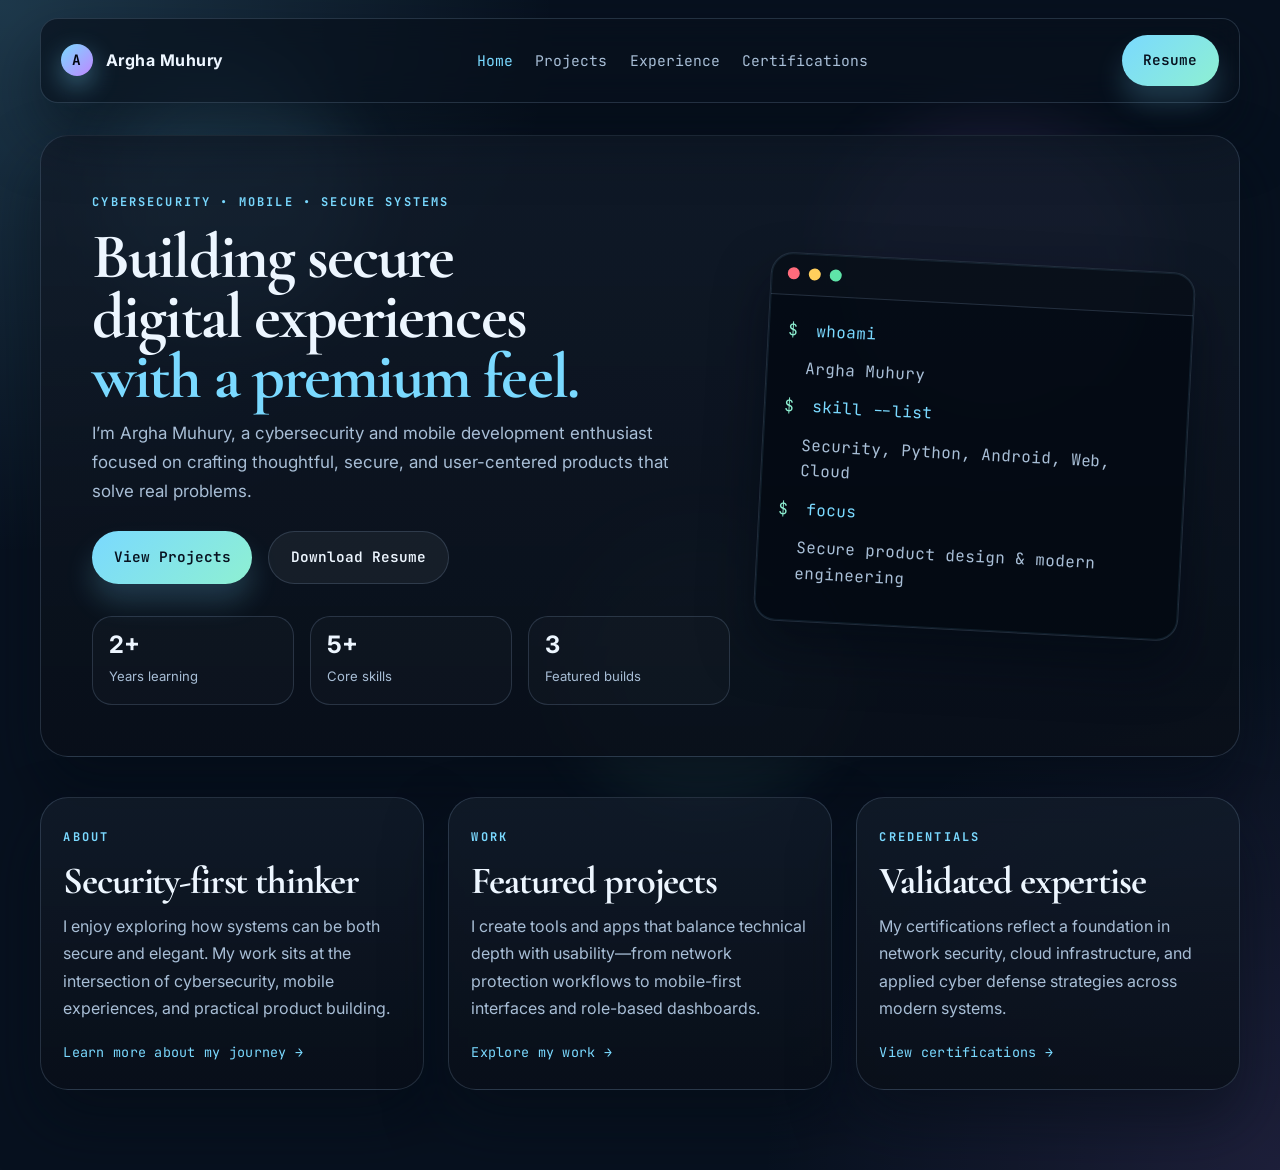
==== index.html @ cc40bc88 "Initial commit: Portfolio website" ====
<!DOCTYPE html>
<html lang="en">
<head>
    <meta charset="UTF-8">
    <meta name="viewport" content="width=device-width, initial-scale=1.0">
    <title>Argha Muhury | Portfolio</title>
    <meta name="description" content="Portfolio of Argha Muhury, focused on cybersecurity, mobile technology, and secure product design.">
    <link rel="stylesheet" href="style.css">
</head>
<body>
    <div class="page-bg" aria-hidden="true">
        <span class="orb orb-one"></span>
        <span class="orb orb-two"></span>
        <span class="orb orb-three"></span>
    </div>

    <nav class="topbar">
        <a class="brand" href="index.html"><span class="brand-mark">A</span> Argha Muhury</a>
        <div class="nav-links">
            <a href="index.html" class="nav-link">Home</a>
            <a href="projects.html" class="nav-link">Projects</a>
            <a href="experience.html" class="nav-link">Experience</a>
            <a href="certifications.html" class="nav-link">Certifications</a>
        </div>
        <a class="nav-cta" href="Resume (1).pdf" target="_blank" rel="noreferrer">Resume</a>
    </nav>

    <main class="page-shell">
        <section class="hero panel">
            <div class="hero-copy">
                <p class="eyebrow">Cybersecurity • Mobile • Secure Systems</p>
                <h1>Building secure digital experiences <span>with a premium feel.</span></h1>
                <p class="lead">I’m Argha Muhury, a cybersecurity and mobile development enthusiast focused on crafting thoughtful, secure, and user-centered products that solve real problems.</p>

                <div class="hero-actions">
                    <a href="projects.html" class="btn btn-primary">View Projects</a>
                    <a href="Resume (1).pdf" target="_blank" rel="noreferrer" class="btn btn-secondary">Download Resume</a>
                </div>

                <div class="hero-metrics">
                    <div>
                        <strong>2+</strong>
                        <span>Years learning</span>
                    </div>
                    <div>
                        <strong>5+</strong>
                        <span>Core skills</span>
                    </div>
                    <div>
                        <strong>3</strong>
                        <span>Featured builds</span>
                    </div>
                </div>
            </div>

            <div class="hero-visual">
                <div class="terminal-window">
                    <div class="window-bar">
                        <span class="dot red"></span>
                        <span class="dot yellow"></span>
                        <span class="dot green"></span>
                    </div>
                    <div class="window-body">
                        <div class="prompt-line"><span class="prompt-symbol">$</span> whoami</div>
                        <div class="prompt-output">Argha Muhury</div>
                        <div class="prompt-line"><span class="prompt-symbol">$</span> skill --list</div>
                        <div class="prompt-output">Security, Python, Android, Web, Cloud</div>
                        <div class="prompt-line"><span class="prompt-symbol">$</span> focus</div>
                        <div class="prompt-output">Secure product design & modern engineering</div>
                    </div>
                </div>
            </div>
        </section>

        <section class="info-grid">
            <article class="info-card panel">
                <p class="mini-label">About</p>
                <h2>Security-first thinker</h2>
                <p>I enjoy exploring how systems can be both secure and elegant. My work sits at the intersection of cybersecurity, mobile experiences, and practical product building.</p>
                <a href="experience.html" class="text-link">Learn more about my journey →</a>
            </article>

            <article class="info-card panel">
                <p class="mini-label">Work</p>
                <h2>Featured projects</h2>
                <p>I create tools and apps that balance technical depth with usability—from network protection workflows to mobile-first interfaces and role-based dashboards.</p>
                <a href="projects.html" class="text-link">Explore my work →</a>
            </article>

            <article class="info-card panel">
                <p class="mini-label">Credentials</p>
                <h2>Validated expertise</h2>
                <p>My certifications reflect a foundation in network security, cloud infrastructure, and applied cyber defense strategies across modern systems.</p>
                <a href="certifications.html" class="text-link">View certifications →</a>
            </article>
        </section>


    </main>

    <script src="script.js"></script>
</body>
</html>
---- style.css ----
@import url('https://fonts.googleapis.com/css2?family=Cormorant+Garamond:wght@500;600;700&family=Inter:wght@400;500;600;700;800&family=JetBrains+Mono:wght@400;500;700&display=swap');

:root {
    --bg: #07111f;
    --bg-strong: #020812;
    --panel: rgba(12, 23, 38, 0.72);
    --panel-strong: rgba(15, 29, 44, 0.9);
    --text: #edf6ff;
    --muted: #a8bed6;
    --primary: #7ad9ff;
    --primary-strong: #51d7ff;
    --secondary: #8ef0d2;
    --accent: #bf87ff;
    --border: rgba(149, 178, 214, 0.2);
    --shadow: 0 30px 60px rgba(6, 13, 21, 0.55);
    --radius-lg: 28px;
    --radius-md: 20px;
    --radius-sm: 12px;
}

* {
    box-sizing: border-box;
}

html {
    scroll-behavior: smooth;
}

body {
    margin: 0;
    min-height: 100vh;
    background:
        radial-gradient(circle at top left, rgba(122, 217, 255, 0.2), transparent 32%),
        radial-gradient(circle at bottom right, rgba(191, 135, 255, 0.12), transparent 30%),
        var(--bg);
    color: var(--text);
    font-family: 'Inter', sans-serif;
    line-height: 1.7;
    overflow-x: hidden;
}

img {
    max-width: 100%;
    display: block;
}

p {
    margin: 0 0 1rem;
    color: var(--muted);
}

ul {
    margin: 0;
    padding-left: 1.15rem;
    color: var(--muted);
}

li + li {
    margin-top: 0.5rem;
}

a {
    color: var(--primary);
    text-decoration: none;
    transition: color 0.2s ease, transform 0.2s ease;
}

a:hover {
    color: var(--secondary);
}

h1, h2, h3, h4, h5, h6 {
    margin: 0 0 0.75rem;
    font-family: 'Cormorant Garamond', Georgia, serif;
    color: var(--text);
    letter-spacing: -0.03em;
    font-weight: 700;
    line-height: 0.9;
    text-wrap: balance;
}

h1 {
    font-size: clamp(2.9rem, 5vw, 5.2rem);
    line-height: 0.94;
    font-weight: 700;
}

h2 {
    font-size: clamp(1.8rem, 3vw, 2.8rem);
    line-height: 1.02;
    font-weight: 700;
}

h3 {
    font-size: clamp(1.3rem, 2vw, 1.8rem);
    line-height: 1.08;
    font-weight: 700;
}

.page-bg {
    position: fixed;
    inset: 0;
    z-index: 0;
    pointer-events: none;
    overflow: hidden;
}

.orb {
    position: absolute;
    border-radius: 50%;
    filter: blur(30px);
    opacity: 0.7;
    animation: float 16s ease-in-out infinite alternate;
}

.orb-one {
    width: 260px;
    height: 260px;
    left: 8%;
    top: 8%;
    background: rgba(122, 217, 255, 0.18);
}

.orb-two {
    width: 340px;
    height: 340px;
    right: 9%;
    top: 12%;
    background: rgba(191, 135, 255, 0.18);
    animation-delay: 2s;
}

.orb-three {
    width: 280px;
    height: 280px;
    left: 44%;
    bottom: 10%;
    background: rgba(142, 240, 210, 0.12);
    animation-delay: 4s;
}

.topbar {
    position: sticky;
    top: 0;
    z-index: 20;
    width: min(1200px, calc(100% - 32px));
    margin: 18px auto 0;
    display: flex;
    align-items: center;
    justify-content: space-between;
    gap: 1rem;
    padding: 1rem 1.25rem;
    background: rgba(8, 17, 28, 0.7);
    border: 1px solid var(--border);
    border-radius: 18px;
    backdrop-filter: blur(16px);
    box-shadow: var(--shadow);
}

.brand {
    display: inline-flex;
    align-items: center;
    gap: 0.8rem;
    color: var(--text);
    font-weight: 700;
    letter-spacing: 0.03em;
}

.brand-mark {
    width: 2rem;
    height: 2rem;
    display: inline-flex;
    align-items: center;
    justify-content: center;
    border-radius: 50%;
    background: linear-gradient(135deg, var(--primary), var(--accent));
    color: var(--bg-strong);
    font-family: 'JetBrains Mono', monospace;
    font-size: 0.9rem;
    box-shadow: 0 10px 26px rgba(122, 217, 255, 0.4);
}

.nav-links {
    display: flex;
    align-items: center;
    gap: 1.4rem;
    flex-wrap: wrap;
    justify-content: center;
}

.nav-link {
    color: var(--muted);
    font-size: 0.92rem;
    font-family: 'JetBrains Mono', monospace;
}

.nav-link.active,
.nav-link:hover {
    color: var(--primary);
}

.nav-cta,
.btn {
    display: inline-flex;
    align-items: center;
    justify-content: center;
    border-radius: 999px;
    padding: 0.82rem 1.35rem;
    font-size: 0.9rem;
    font-family: 'JetBrains Mono', monospace;
    font-weight: 600;
    transition: transform 0.2s ease, box-shadow 0.2s ease, background 0.2s ease;
}

.nav-cta,
.btn-primary {
    background: linear-gradient(135deg, var(--primary), var(--secondary));
    color: #07111f;
    box-shadow: 0 18px 28px rgba(122, 217, 255, 0.2);
}

.btn-secondary {
    background: rgba(255, 255, 255, 0.05);
    border: 1px solid var(--border);
    color: var(--text);
}

.nav-cta:hover,
.btn:hover {
    transform: translateY(-2px);
}

.page-shell {
    position: relative;
    z-index: 1;
    width: min(1200px, calc(100% - 32px));
    margin: 2rem auto 5rem;
}

.panel {
    background: linear-gradient(180deg, rgba(18, 28, 42, 0.78), rgba(9, 15, 25, 0.9));
    border: 1px solid var(--border);
    border-radius: var(--radius-lg);
    box-shadow: var(--shadow);
}

.hero {
    display: grid;
    grid-template-columns: 1.2fr 0.8fr;
    gap: 2rem;
    padding: clamp(1.5rem, 4vw, 3.5rem);
    overflow: hidden;
}

.hero-copy {
    position: relative;
    z-index: 1;
}

.eyebrow,
.mini-label {
    display: inline-block;
    margin-bottom: 0.9rem;
    color: var(--primary);
    font-size: 0.75rem;
    font-weight: 700;
    letter-spacing: 0.18em;
    text-transform: uppercase;
    font-family: 'JetBrains Mono', monospace;
}

.hero h1 span {
    display: block;
    color: var(--primary);
}

.lead {
    max-width: 620px;
    font-size: 1.06rem;
    color: var(--muted);
    margin-bottom: 1.6rem;
}

.hero-actions {
    display: flex;
    flex-wrap: wrap;
    gap: 1rem;
    margin-bottom: 2rem;
}

.hero-metrics {
    display: grid;
    grid-template-columns: repeat(3, minmax(0, 1fr));
    gap: 1rem;
}

.hero-metrics div {
    padding: 1rem 1rem 0.9rem;
    border: 1px solid var(--border);
    border-radius: var(--radius-md);
    background: rgba(255, 255, 255, 0.02);
}

.hero-metrics strong {
    display: block;
    font-size: 1.5rem;
    color: var(--text);
    line-height: 1;
    margin-bottom: 0.35rem;
}

.hero-metrics span {
    color: var(--muted);
    font-size: 0.82rem;
}

.hero-visual {
    display: flex;
    align-items: center;
    justify-content: center;
}

.terminal-window {
    width: min(100%, 440px);
    border: 1px solid var(--border);
    border-radius: 22px;
    background: rgba(3, 9, 18, 0.8);
    box-shadow: inset 0 0 0 1px rgba(122, 217, 255, 0.1), 0 26px 50px rgba(2, 8, 18, 0.5);
    overflow: hidden;
    transform: rotate(3deg);
}

.window-bar {
    display: flex;
    align-items: center;
    gap: 0.55rem;
    padding: 0.9rem 1rem;
    border-bottom: 1px solid var(--border);
    background: rgba(255, 255, 255, 0.015);
}

.dot {
    width: 0.75rem;
    height: 0.75rem;
    border-radius: 50%;
    display: inline-block;
}

.dot.red { background: #ff6b7c; }
.dot.yellow { background: #ffce5c; }
.dot.green { background: #5fe4a8; }

.window-body {
    padding: 1.3rem 1.2rem 1.4rem;
    font-family: 'JetBrains Mono', monospace;
    color: var(--text);
}

.prompt-line,
.prompt-output {
    margin-bottom: 0.75rem;
}

.prompt-line {
    color: var(--primary);
}

.prompt-symbol {
    margin-right: 0.5rem;
    color: var(--secondary);
}

.prompt-output {
    margin-left: 1.2rem;
    color: var(--muted);
    line-height: 1.6;
}

.info-grid,
.project-grid,
.content-grid {
    display: grid;
    gap: 1.5rem;
    margin-top: 2.5rem;
}

.info-grid {
    grid-template-columns: repeat(3, minmax(0, 1fr));
}

.info-card,
.project-card {
    padding: 1.5rem 1.4rem;
}

.text-link {
    font-family: 'JetBrains Mono', monospace;
    font-size: 0.84rem;
    letter-spacing: 0.02em;
}

.section-header {
    margin-top: 4rem;
}

.project-grid {
    grid-template-columns: repeat(3, minmax(0, 1fr));
}

.project-card {
    position: relative;
    overflow: hidden;
}

.project-card::before {
    content: "";
    position: absolute;
    inset: 0;
    background: linear-gradient(135deg, rgba(122, 217, 255, 0.08), transparent 55%, rgba(191, 135, 255, 0.05));
    pointer-events: none;
}

.project-tag {
    position: relative;
    display: inline-block;
    padding: 0.4rem 0.7rem;
    border-radius: 999px;
    background: rgba(122, 217, 255, 0.1);
    border: 1px solid rgba(122, 217, 255, 0.18);
    color: var(--primary);
    font-size: 0.7rem;
    font-weight: 700;
    letter-spacing: 0.08em;
    text-transform: uppercase;
    margin-bottom: 0.8rem;
}

.project-card * {
    position: relative;
}

.project-card ul {
    margin: 1rem 0 1.2rem;
    display: flex;
    flex-wrap: wrap;
    gap: 0.5rem;
    padding-left: 0;
    list-style: none;
}

.project-card li {
    margin: 0;
    padding: 0.35rem 0.7rem;
    border-radius: 999px;
    background: rgba(255, 255, 255, 0.03);
    border: 1px solid var(--border);
    color: var(--muted);
    font-size: 0.72rem;
}

.project-card a {
    font-family: 'JetBrains Mono', monospace;
    font-size: 0.82rem;
}

.content-grid {
    grid-template-columns: repeat(2, minmax(0, 1fr));
}

.full-width {
    grid-column: 1 / -1;
}

.meta {
    color: var(--secondary);
    font-family: 'JetBrains Mono', monospace;
    font-size: 0.82rem;
    margin-bottom: 0.6rem;
}

.page-hero {
    padding: clamp(1.6rem, 4vw, 3rem);
    text-align: left;
}

.page-hero p:last-child {
    max-width: 700px;
    margin-bottom: 0;
}

.project-grid-page {
    grid-template-columns: repeat(3, minmax(0, 1fr));
}

.skill-category {
    background: rgba(255, 255, 255, 0.02);
    border: 1px solid var(--border);
    border-radius: 18px;
    padding: 1.1rem;
}

.skill-category h3 {
    margin-bottom: 0.8rem;
}

.skills-grid {
    display: grid;
    grid-template-columns: repeat(3, minmax(0, 1fr));
    gap: 1rem;
}

@keyframes float {
    0% {
        transform: translate3d(0, 0, 0) scale(1);
    }
    100% {
        transform: translate3d(0, 18px, 0) scale(1.08);
    }
}

@media (max-width: 920px) {
    .hero {
        grid-template-columns: 1fr;
    }

    .info-grid,
    .project-grid,
    .content-grid,
    .skills-grid {
        grid-template-columns: 1fr;
    }

    .topbar {
        flex-direction: column;
        padding: 0.95rem 1rem;
    }
}

@media (max-width: 640px) {
    body {
        line-height: 1.6;
    }

    .topbar {
        width: min(100% - 16px, 100%);
        margin-top: 12px;
        padding: 0.9rem 0.8rem;
        gap: 0.7rem;
    }

    .brand {
        font-size: 0.95rem;
    }

    .nav-links {
        gap: 0.55rem 0.85rem;
        width: 100%;
    }

    .nav-link {
        font-size: 0.72rem;
    }

    .nav-cta,
    .btn {
        width: 100%;
        padding: 0.9rem 1rem;
    }

    .page-shell {
        width: min(100% - 16px, 100%);
        margin-top: 1rem;
    }

    .hero,
    .info-card,
    .project-card,
    .page-hero {
        padding-left: 1rem;
        padding-right: 1rem;
    }

    .hero {
        gap: 1.25rem;
    }

    .hero h1 {
        font-size: 2.7rem;
    }

    .lead {
        font-size: 0.98rem;
    }

    .hero-actions {
        flex-direction: column;
        align-items: stretch;
    }

    .hero-metrics {
        grid-template-columns: 1fr;
    }

    .page-hero h1,
    .page-hero h2 {
        font-size: 2.4rem;
    }

    h2 {
        font-size: 2.1rem;
    }

    h3 {
        font-size: 1.45rem;
    }

    .info-card,
    .project-card,
    .skill-category {
        border-radius: 18px;
    }

    .project-card ul {
        gap: 0.4rem;
    }

    .project-card li {
        font-size: 0.68rem;
    }
}
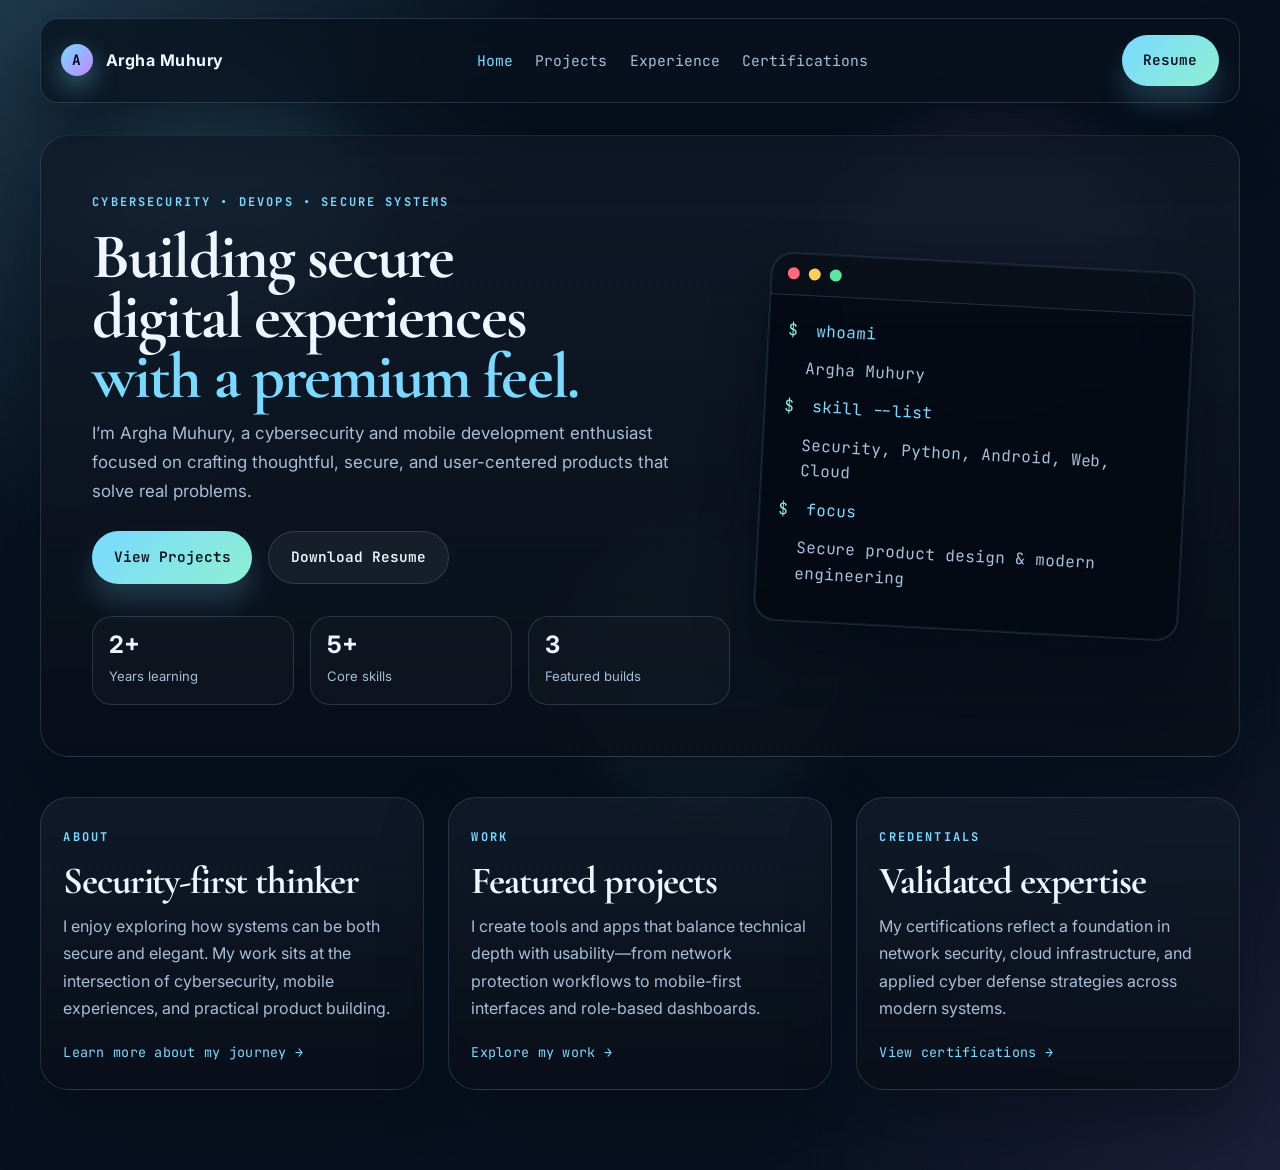
==== commit 6a23c363: "Replace homepage Mobile highlight with DevOps" ====
--- a/index.html
+++ b/index.html
@@ -2,7 +2,7 @@
 <html lang="en">
 <head>
     <meta charset="UTF-8">
-    <meta name="viewport" content="width=device-width, initial-scale=1.0">
+    <meta name="viewport" content="width=1280">
     <title>Argha Muhury | Portfolio</title>
     <meta name="description" content="Portfolio of Argha Muhury, focused on cybersecurity, mobile technology, and secure product design.">
     <link rel="stylesheet" href="style.css">
@@ -28,7 +28,7 @@
     <main class="page-shell">
         <section class="hero panel">
             <div class="hero-copy">
-                <p class="eyebrow">Cybersecurity • Mobile • Secure Systems</p>
+                <p class="eyebrow">Cybersecurity • DevOps • Secure Systems</p>
                 <h1>Building secure digital experiences <span>with a premium feel.</span></h1>
                 <p class="lead">I’m Argha Muhury, a cybersecurity and mobile development enthusiast focused on crafting thoughtful, secure, and user-centered products that solve real problems.</p>
 
--- a/style.css
+++ b/style.css
@@ -517,114 +517,3 @@
         transform: translate3d(0, 18px, 0) scale(1.08);
     }
 }
-
-@media (max-width: 920px) {
-    .hero {
-        grid-template-columns: 1fr;
-    }
-
-    .info-grid,
-    .project-grid,
-    .content-grid,
-    .skills-grid {
-        grid-template-columns: 1fr;
-    }
-
-    .topbar {
-        flex-direction: column;
-        padding: 0.95rem 1rem;
-    }
-}
-
-@media (max-width: 640px) {
-    body {
-        line-height: 1.6;
-    }
-
-    .topbar {
-        width: min(100% - 16px, 100%);
-        margin-top: 12px;
-        padding: 0.9rem 0.8rem;
-        gap: 0.7rem;
-    }
-
-    .brand {
-        font-size: 0.95rem;
-    }
-
-    .nav-links {
-        gap: 0.55rem 0.85rem;
-        width: 100%;
-    }
-
-    .nav-link {
-        font-size: 0.72rem;
-    }
-
-    .nav-cta,
-    .btn {
-        width: 100%;
-        padding: 0.9rem 1rem;
-    }
-
-    .page-shell {
-        width: min(100% - 16px, 100%);
-        margin-top: 1rem;
-    }
-
-    .hero,
-    .info-card,
-    .project-card,
-    .page-hero {
-        padding-left: 1rem;
-        padding-right: 1rem;
-    }
-
-    .hero {
-        gap: 1.25rem;
-    }
-
-    .hero h1 {
-        font-size: 2.7rem;
-    }
-
-    .lead {
-        font-size: 0.98rem;
-    }
-
-    .hero-actions {
-        flex-direction: column;
-        align-items: stretch;
-    }
-
-    .hero-metrics {
-        grid-template-columns: 1fr;
-    }
-
-    .page-hero h1,
-    .page-hero h2 {
-        font-size: 2.4rem;
-    }
-
-    h2 {
-        font-size: 2.1rem;
-    }
-
-    h3 {
-        font-size: 1.45rem;
-    }
-
-    .info-card,
-    .project-card,
-    .skill-category {
-        border-radius: 18px;
-    }
-
-    .project-card ul {
-        gap: 0.4rem;
-    }
-
-    .project-card li {
-        font-size: 0.68rem;
-    }
-}
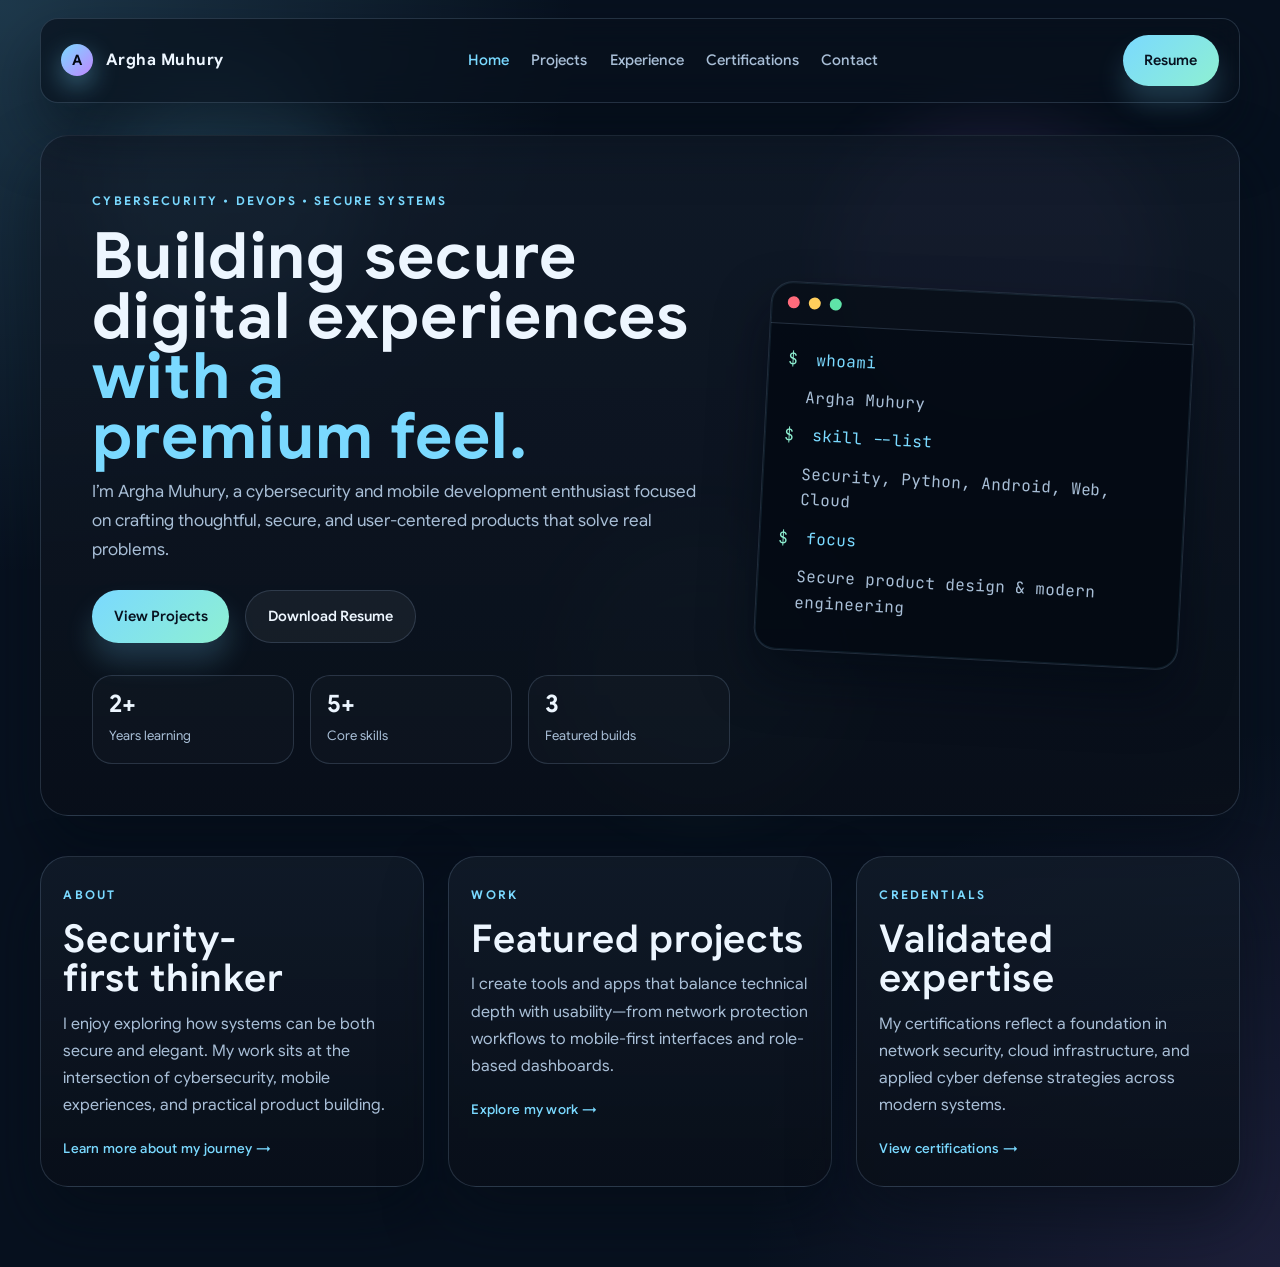
==== commit a863bd0a: "Update portfolio certifications and typography" ====
--- a/index.html
+++ b/index.html
@@ -21,6 +21,7 @@
             <a href="projects.html" class="nav-link">Projects</a>
             <a href="experience.html" class="nav-link">Experience</a>
             <a href="certifications.html" class="nav-link">Certifications</a>
+            <a href="contact.html" class="nav-link">Contact</a>
         </div>
         <a class="nav-cta" href="Resume (1).pdf" target="_blank" rel="noreferrer">Resume</a>
     </nav>
--- a/style.css
+++ b/style.css
@@ -1,4 +1,36 @@
-@import url('https://fonts.googleapis.com/css2?family=Cormorant+Garamond:wght@500;600;700&family=Inter:wght@400;500;600;700;800&family=JetBrains+Mono:wght@400;500;700&display=swap');
+@import url('https://fonts.googleapis.com/css2?family=Inter:wght@400;500;600;700;800&family=JetBrains+Mono:wght@400;500;700&display=swap');
+
+@font-face {
+    font-family: 'Google Sans';
+    src: url('fonts/GoogleSans-Regular.ttf') format('truetype');
+    font-weight: 400;
+    font-style: normal;
+    font-display: swap;
+}
+
+@font-face {
+    font-family: 'Google Sans';
+    src: url('fonts/GoogleSans-Medium.ttf') format('truetype');
+    font-weight: 500;
+    font-style: normal;
+    font-display: swap;
+}
+
+@font-face {
+    font-family: 'Google Sans';
+    src: url('fonts/GoogleSans-SemiBold.ttf') format('truetype');
+    font-weight: 600;
+    font-style: normal;
+    font-display: swap;
+}
+
+@font-face {
+    font-family: 'Google Sans';
+    src: url('fonts/GoogleSans-Bold.ttf') format('truetype');
+    font-weight: 700;
+    font-style: normal;
+    font-display: swap;
+}
 
 :root {
     --bg: #07111f;
@@ -34,7 +66,7 @@
         radial-gradient(circle at bottom right, rgba(191, 135, 255, 0.12), transparent 30%),
         var(--bg);
     color: var(--text);
-    font-family: 'Inter', sans-serif;
+    font-family: 'Google Sans', Arial, sans-serif;
     line-height: 1.7;
     overflow-x: hidden;
 }
@@ -71,11 +103,12 @@
 
 h1, h2, h3, h4, h5, h6 {
     margin: 0 0 0.75rem;
-    font-family: 'Cormorant Garamond', Georgia, serif;
+    font-family: 'Google Sans', Arial, sans-serif;
     color: var(--text);
-    letter-spacing: -0.03em;
-    font-weight: 700;
+    letter-spacing: 0.02em;
+    font-weight: 600;
     line-height: 0.9;
+    text-transform: none;
     text-wrap: balance;
 }
 
@@ -88,13 +121,13 @@
 h2 {
     font-size: clamp(1.8rem, 3vw, 2.8rem);
     line-height: 1.02;
-    font-weight: 700;
+    font-weight: 600;
 }
 
 h3 {
     font-size: clamp(1.3rem, 2vw, 1.8rem);
     line-height: 1.08;
-    font-weight: 700;
+    font-weight: 600;
 }
 
 .page-bg {
@@ -175,7 +208,7 @@
     border-radius: 50%;
     background: linear-gradient(135deg, var(--primary), var(--accent));
     color: var(--bg-strong);
-    font-family: 'JetBrains Mono', monospace;
+    font-family: 'Google Sans', Arial, sans-serif;
     font-size: 0.9rem;
     box-shadow: 0 10px 26px rgba(122, 217, 255, 0.4);
 }
@@ -191,7 +224,8 @@
 .nav-link {
     color: var(--muted);
     font-size: 0.92rem;
-    font-family: 'JetBrains Mono', monospace;
+    font-family: 'Google Sans', Arial, sans-serif;
+    font-weight: 500;
 }
 
 .nav-link.active,
@@ -207,7 +241,7 @@
     border-radius: 999px;
     padding: 0.82rem 1.35rem;
     font-size: 0.9rem;
-    font-family: 'JetBrains Mono', monospace;
+    font-family: 'Google Sans', Arial, sans-serif;
     font-weight: 600;
     transition: transform 0.2s ease, box-shadow 0.2s ease, background 0.2s ease;
 }
@@ -266,7 +300,7 @@
     font-weight: 700;
     letter-spacing: 0.18em;
     text-transform: uppercase;
-    font-family: 'JetBrains Mono', monospace;
+    font-family: 'Google Sans', Arial, sans-serif;
 }
 
 .hero h1 span {
@@ -394,7 +428,8 @@
 }
 
 .text-link {
-    font-family: 'JetBrains Mono', monospace;
+    font-family: 'Google Sans', Arial, sans-serif;
+    font-weight: 500;
     font-size: 0.84rem;
     letter-spacing: 0.02em;
 }
@@ -439,6 +474,10 @@
     position: relative;
 }
 
+.project-card h3 {
+    text-transform: none;
+}
+
 .project-card ul {
     margin: 1rem 0 1.2rem;
     display: flex;
@@ -459,7 +498,8 @@
 }
 
 .project-card a {
-    font-family: 'JetBrains Mono', monospace;
+    font-family: 'Google Sans', Arial, sans-serif;
+    font-weight: 500;
     font-size: 0.82rem;
 }
 
@@ -473,7 +513,8 @@
 
 .meta {
     color: var(--secondary);
-    font-family: 'JetBrains Mono', monospace;
+    font-family: 'Google Sans', Arial, sans-serif;
+    font-weight: 500;
     font-size: 0.82rem;
     margin-bottom: 0.6rem;
 }
@@ -486,6 +527,56 @@
 .page-hero p:last-child {
     max-width: 700px;
     margin-bottom: 0;
+}
+
+.contact-section {
+    display: grid;
+    grid-template-columns: minmax(220px, 0.8fr) minmax(0, 1.4fr);
+    gap: 2rem;
+    align-items: center;
+    margin-top: 2.5rem;
+    padding: clamp(1.5rem, 4vw, 2.5rem);
+    background: linear-gradient(135deg, rgba(122, 217, 255, 0.1), rgba(255, 255, 255, 0.025));
+}
+
+.contact-intro p:last-child {
+    max-width: 440px;
+    margin-bottom: 0;
+}
+
+.contact-links {
+    display: grid;
+    grid-template-columns: repeat(2, minmax(0, 1fr));
+    gap: 0.8rem;
+}
+
+.contact-link {
+    display: flex;
+    flex-direction: column;
+    gap: 0.2rem;
+    min-width: 0;
+    padding: 1rem;
+    border: 1px solid var(--border);
+    border-radius: var(--radius-sm);
+    background: rgba(255, 255, 255, 0.025);
+    color: var(--muted);
+    font-family: 'Google Sans', Arial, sans-serif;
+    font-size: 0.76rem;
+    overflow-wrap: anywhere;
+}
+
+.contact-link:hover {
+    color: var(--text);
+    border-color: rgba(122, 217, 255, 0.5);
+    background: rgba(122, 217, 255, 0.08);
+}
+
+.contact-label {
+    color: var(--primary);
+    font-size: 0.68rem;
+    font-weight: 700;
+    letter-spacing: 0.08em;
+    text-transform: uppercase;
 }
 
 .project-grid-page {
@@ -517,3 +608,122 @@
         transform: translate3d(0, 18px, 0) scale(1.08);
     }
 }
+
+@media (max-width: 920px) {
+    .hero {
+        grid-template-columns: 1fr;
+    }
+
+    .info-grid,
+    .project-grid,
+    .content-grid,
+    .skills-grid {
+        grid-template-columns: 1fr;
+    }
+
+    .topbar {
+        flex-direction: column;
+        padding: 0.95rem 1rem;
+    }
+}
+
+@media (max-width: 640px) {
+    body {
+        line-height: 1.6;
+    }
+
+    .topbar {
+        width: min(100% - 16px, 100%);
+        margin-top: 12px;
+        padding: 0.9rem 0.8rem;
+        gap: 0.7rem;
+    }
+
+    .brand {
+        font-size: 0.95rem;
+    }
+
+    .nav-links {
+        gap: 0.55rem 0.85rem;
+        width: 100%;
+    }
+
+    .nav-link {
+        font-size: 0.72rem;
+    }
+
+    .nav-cta,
+    .btn {
+        width: 100%;
+        padding: 0.9rem 1rem;
+    }
+
+    .page-shell {
+        width: min(100% - 16px, 100%);
+        margin-top: 1rem;
+    }
+
+    .hero,
+    .info-card,
+    .project-card,
+    .page-hero {
+        padding-left: 1rem;
+        padding-right: 1rem;
+    }
+
+    .hero {
+        gap: 1.25rem;
+    }
+
+    .hero h1 {
+        font-size: 2.7rem;
+    }
+
+    .lead {
+        font-size: 0.98rem;
+    }
+
+    .hero-actions {
+        flex-direction: column;
+        align-items: stretch;
+    }
+
+    .hero-metrics {
+        grid-template-columns: 1fr;
+    }
+
+    .page-hero h1,
+    .page-hero h2 {
+        font-size: 2.4rem;
+    }
+
+    .contact-section {
+        grid-template-columns: 1fr;
+    }
+
+    h2 {
+        font-size: 2.1rem;
+    }
+
+    h3 {
+        font-size: 1.45rem;
+    }
+
+    .info-card,
+    .project-card,
+    .skill-category {
+        border-radius: 18px;
+    }
+
+    .project-card ul {
+        gap: 0.4rem;
+    }
+
+    .project-card li {
+        font-size: 0.68rem;
+    }
+
+    .contact-links {
+        grid-template-columns: 1fr;
+    }
+}
